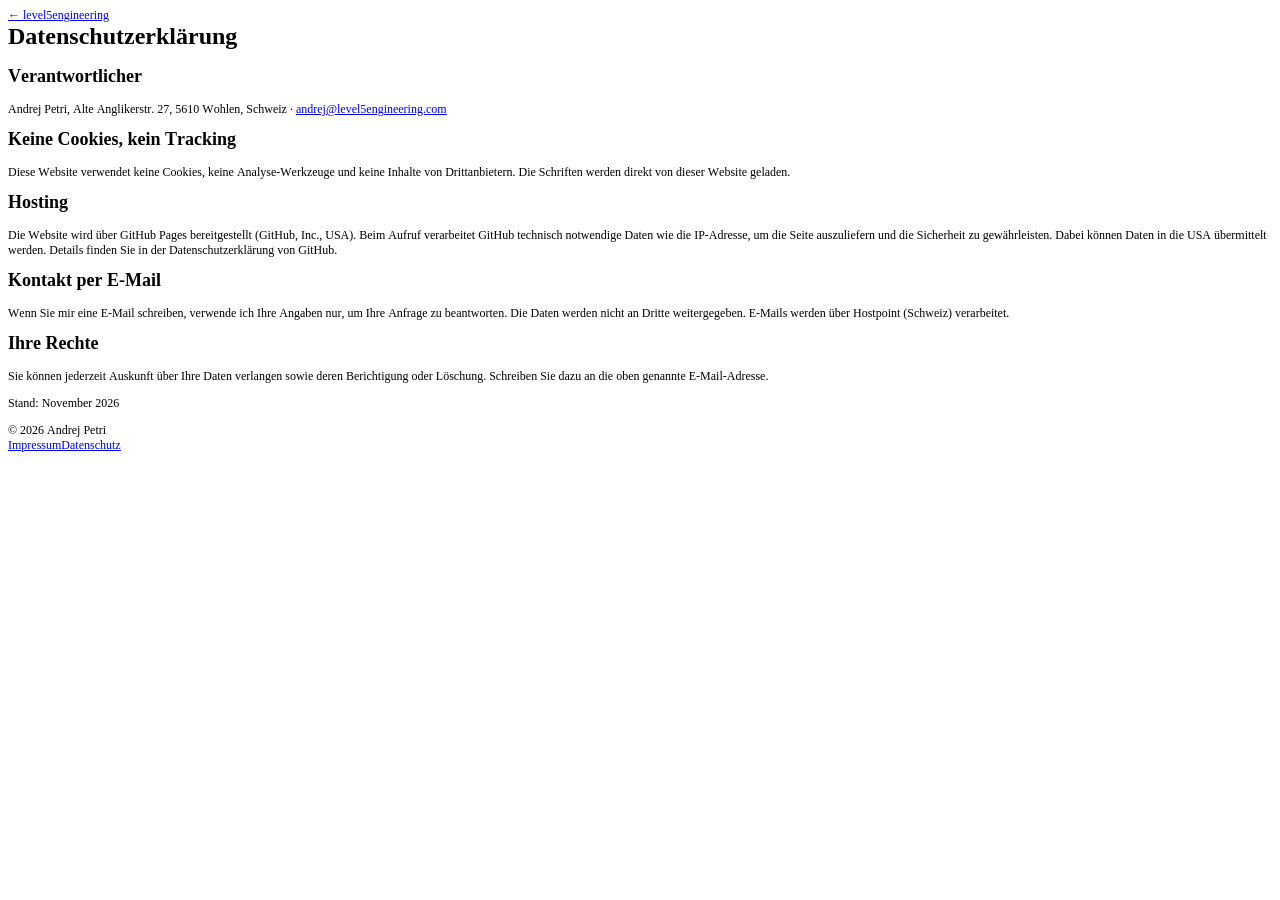
==== datenschutz.html @ b37d1718 "Add files via upload" ====
<!DOCTYPE html PUBLIC "-//W3C//DTD HTML 4.01//EN" "http://www.w3.org/TR/html4/strict.dtd">
<html>
<head>
  <meta http-equiv="Content-Type" content="text/html; charset=utf-8">
  <meta http-equiv="Content-Style-Type" content="text/css">
  <title></title>
  <meta name="Generator" content="Cocoa HTML Writer">
  <meta name="CocoaVersion" content="2775.2">
  <style type="text/css">
    p.p1 {margin: 0.0px 0.0px 0.0px 0.0px; font: 12.0px Times; color: #0000e9; -webkit-text-stroke: #0000e9}
    p.p4 {margin: 0.0px 0.0px 12.0px 0.0px; font: 12.0px Times; -webkit-text-stroke: #000000}
    p.p5 {margin: 0.0px 0.0px 0.0px 0.0px; font: 12.0px Times; -webkit-text-stroke: #000000}
    span.s1 {font: 12.0px 'Times New Roman'; text-decoration: underline ; font-kerning: none}
    span.s2 {font: 12.0px Times; text-decoration: underline ; font-kerning: none}
    span.s3 {font-kerning: none}
    span.s4 {font: 12.0px Times; text-decoration: underline ; font-kerning: none; color: #0000e9; -webkit-text-stroke: 0px #0000e9}
    span.s5 {text-decoration: underline ; font-kerning: none}
  </style>
</head>
<body>
<p class="p1"><span class="s1"><a href="file:///Users/andrejpetri/Desktop/level5engineering/level5engineering-website/level5engineering-website/index.html">←<span class="s2"> level5engineering</span></a></span></p>
<h1 style="margin: 0.0px 0.0px 16.1px 0.0px; font: 24.0px Times; -webkit-text-stroke: #000000"><span class="s3"><b>Datenschutzerklärung</b></span></h1>
<h2 style="margin: 0.0px 0.0px 14.9px 0.0px; font: 18.0px Times; -webkit-text-stroke: #000000"><span class="s3"><b>Verantwortlicher</b></span></h2>
<p class="p4"><span class="s3">Andrej Petri, Alte Anglikerstr. 27, 5610 Wohlen, Schweiz · <a href="mailto:andrej@level5engineering.com"><span class="s4">andrej@level5engineering.com</span></a></span></p>
<h2 style="margin: 0.0px 0.0px 14.9px 0.0px; font: 18.0px Times; -webkit-text-stroke: #000000"><span class="s3"><b>Keine Cookies, kein Tracking</b></span></h2>
<p class="p4"><span class="s3">Diese Website verwendet keine Cookies, keine Analyse-Werkzeuge und keine Inhalte von Drittanbietern. Die Schriften werden direkt von dieser Website geladen.</span></p>
<h2 style="margin: 0.0px 0.0px 14.9px 0.0px; font: 18.0px Times; -webkit-text-stroke: #000000"><span class="s3"><b>Hosting</b></span></h2>
<p class="p4"><span class="s3">Die Website wird über GitHub Pages bereitgestellt (GitHub, Inc., USA). Beim Aufruf verarbeitet GitHub technisch notwendige Daten wie die IP-Adresse, um die Seite auszuliefern und die Sicherheit zu gewährleisten. Dabei können Daten in die USA übermittelt werden. Details finden Sie in der Datenschutzerklärung von GitHub.</span></p>
<h2 style="margin: 0.0px 0.0px 14.9px 0.0px; font: 18.0px Times; -webkit-text-stroke: #000000"><span class="s3"><b>Kontakt per E-Mail</b></span></h2>
<p class="p4"><span class="s3">Wenn Sie mir eine E-Mail schreiben, verwende ich Ihre Angaben nur, um Ihre Anfrage zu beantworten. Die Daten werden nicht an Dritte weitergegeben. E-Mails werden über Hostpoint (Schweiz) verarbeitet.</span></p>
<h2 style="margin: 0.0px 0.0px 14.9px 0.0px; font: 18.0px Times; -webkit-text-stroke: #000000"><span class="s3"><b>Ihre Rechte</b></span></h2>
<p class="p4"><span class="s3">Sie können jederzeit Auskunft über Ihre Daten verlangen sowie deren Berichtigung oder Löschung. Schreiben Sie dazu an die oben genannte E-Mail-Adresse.</span></p>
<p class="p4"><span class="s3">Stand: November 2026</span></p>
<p class="p5"><span class="s3">© 2026 Andrej Petri</span></p>
<p class="p1"><span class="s5"><a href="file:///Users/andrejpetri/Desktop/level5engineering/level5engineering-website/level5engineering-website/impressum.html">Impressum</a><a href="file:///Users/andrejpetri/Desktop/level5engineering/level5engineering-website/level5engineering-website/datenschutz.html">Datenschutz</a></span></p>
</body>
</html>
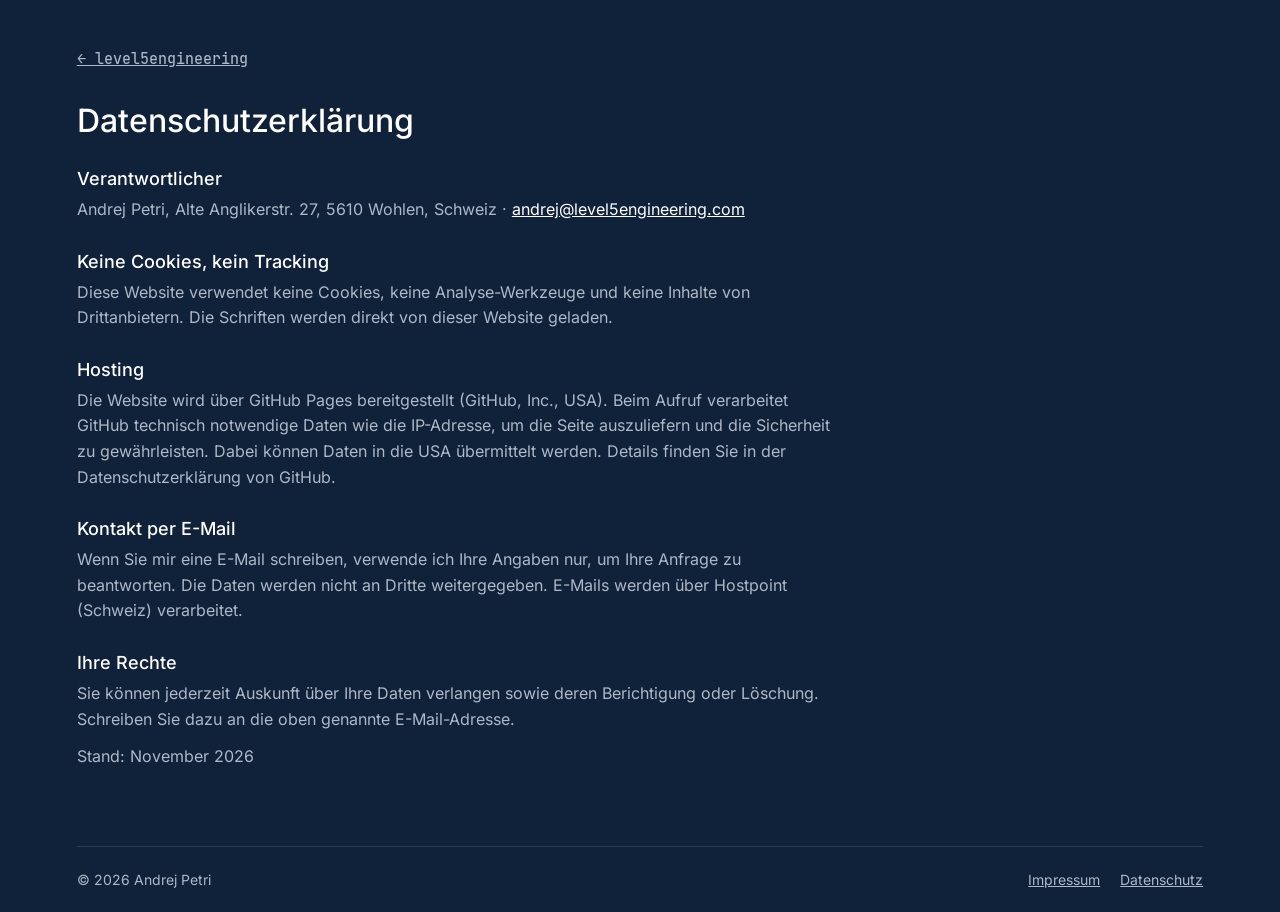
==== commit cbd16f58: "Add files via upload" ====
--- a/datenschutz.html
+++ b/datenschutz.html
@@ -1,37 +1,34 @@
-<!DOCTYPE html PUBLIC "-//W3C//DTD HTML 4.01//EN" "http://www.w3.org/TR/html4/strict.dtd">
-<html>
+<!doctype html>
+<html lang="de">
 <head>
-  <meta http-equiv="Content-Type" content="text/html; charset=utf-8">
-  <meta http-equiv="Content-Style-Type" content="text/css">
-  <title></title>
-  <meta name="Generator" content="Cocoa HTML Writer">
-  <meta name="CocoaVersion" content="2775.2">
-  <style type="text/css">
-    p.p1 {margin: 0.0px 0.0px 0.0px 0.0px; font: 12.0px Times; color: #0000e9; -webkit-text-stroke: #0000e9}
-    p.p4 {margin: 0.0px 0.0px 12.0px 0.0px; font: 12.0px Times; -webkit-text-stroke: #000000}
-    p.p5 {margin: 0.0px 0.0px 0.0px 0.0px; font: 12.0px Times; -webkit-text-stroke: #000000}
-    span.s1 {font: 12.0px 'Times New Roman'; text-decoration: underline ; font-kerning: none}
-    span.s2 {font: 12.0px Times; text-decoration: underline ; font-kerning: none}
-    span.s3 {font-kerning: none}
-    span.s4 {font: 12.0px Times; text-decoration: underline ; font-kerning: none; color: #0000e9; -webkit-text-stroke: 0px #0000e9}
-    span.s5 {text-decoration: underline ; font-kerning: none}
-  </style>
+<meta charset="utf-8">
+<meta name="viewport" content="width=device-width, initial-scale=1">
+<title>Datenschutz – level5engineering</title>
+<meta name="robots" content="noindex">
+<link rel="icon" href="favicon.ico">
+<link rel="stylesheet" href="assets/style.css">
 </head>
 <body>
-<p class="p1"><span class="s1"><a href="file:///Users/andrejpetri/Desktop/level5engineering/level5engineering-website/level5engineering-website/index.html">←<span class="s2"> level5engineering</span></a></span></p>
-<h1 style="margin: 0.0px 0.0px 16.1px 0.0px; font: 24.0px Times; -webkit-text-stroke: #000000"><span class="s3"><b>Datenschutzerklärung</b></span></h1>
-<h2 style="margin: 0.0px 0.0px 14.9px 0.0px; font: 18.0px Times; -webkit-text-stroke: #000000"><span class="s3"><b>Verantwortlicher</b></span></h2>
-<p class="p4"><span class="s3">Andrej Petri, Alte Anglikerstr. 27, 5610 Wohlen, Schweiz · <a href="mailto:andrej@level5engineering.com"><span class="s4">andrej@level5engineering.com</span></a></span></p>
-<h2 style="margin: 0.0px 0.0px 14.9px 0.0px; font: 18.0px Times; -webkit-text-stroke: #000000"><span class="s3"><b>Keine Cookies, kein Tracking</b></span></h2>
-<p class="p4"><span class="s3">Diese Website verwendet keine Cookies, keine Analyse-Werkzeuge und keine Inhalte von Drittanbietern. Die Schriften werden direkt von dieser Website geladen.</span></p>
-<h2 style="margin: 0.0px 0.0px 14.9px 0.0px; font: 18.0px Times; -webkit-text-stroke: #000000"><span class="s3"><b>Hosting</b></span></h2>
-<p class="p4"><span class="s3">Die Website wird über GitHub Pages bereitgestellt (GitHub, Inc., USA). Beim Aufruf verarbeitet GitHub technisch notwendige Daten wie die IP-Adresse, um die Seite auszuliefern und die Sicherheit zu gewährleisten. Dabei können Daten in die USA übermittelt werden. Details finden Sie in der Datenschutzerklärung von GitHub.</span></p>
-<h2 style="margin: 0.0px 0.0px 14.9px 0.0px; font: 18.0px Times; -webkit-text-stroke: #000000"><span class="s3"><b>Kontakt per E-Mail</b></span></h2>
-<p class="p4"><span class="s3">Wenn Sie mir eine E-Mail schreiben, verwende ich Ihre Angaben nur, um Ihre Anfrage zu beantworten. Die Daten werden nicht an Dritte weitergegeben. E-Mails werden über Hostpoint (Schweiz) verarbeitet.</span></p>
-<h2 style="margin: 0.0px 0.0px 14.9px 0.0px; font: 18.0px Times; -webkit-text-stroke: #000000"><span class="s3"><b>Ihre Rechte</b></span></h2>
-<p class="p4"><span class="s3">Sie können jederzeit Auskunft über Ihre Daten verlangen sowie deren Berichtigung oder Löschung. Schreiben Sie dazu an die oben genannte E-Mail-Adresse.</span></p>
-<p class="p4"><span class="s3">Stand: November 2026</span></p>
-<p class="p5"><span class="s3">© 2026 Andrej Petri</span></p>
-<p class="p1"><span class="s5"><a href="file:///Users/andrejpetri/Desktop/level5engineering/level5engineering-website/level5engineering-website/impressum.html">Impressum</a><a href="file:///Users/andrejpetri/Desktop/level5engineering/level5engineering-website/level5engineering-website/datenschutz.html">Datenschutz</a></span></p>
+<div class="page">
+<div class="legal">
+<a class="back" href="index.html">← level5engineering</a>
+<h1>Datenschutzerklärung</h1>
+<h2>Verantwortlicher</h2>
+<p>Andrej Petri, Alte Anglikerstr. 27, 5610 Wohlen, Schweiz · <a href="mailto:andrej@level5engineering.com">andrej@level5engineering.com</a></p>
+<h2>Keine Cookies, kein Tracking</h2>
+<p>Diese Website verwendet keine Cookies, keine Analyse-Werkzeuge und keine Inhalte von Drittanbietern. Die Schriften werden direkt von dieser Website geladen.</p>
+<h2>Hosting</h2>
+<p>Die Website wird über GitHub Pages bereitgestellt (GitHub, Inc., USA). Beim Aufruf verarbeitet GitHub technisch notwendige Daten wie die IP-Adresse, um die Seite auszuliefern und die Sicherheit zu gewährleisten. Dabei können Daten in die USA übermittelt werden. Details finden Sie in der Datenschutzerklärung von GitHub.</p>
+<h2>Kontakt per E-Mail</h2>
+<p>Wenn Sie mir eine E-Mail schreiben, verwende ich Ihre Angaben nur, um Ihre Anfrage zu beantworten. Die Daten werden nicht an Dritte weitergegeben. E-Mails werden über Hostpoint (Schweiz) verarbeitet.</p>
+<h2>Ihre Rechte</h2>
+<p>Sie können jederzeit Auskunft über Ihre Daten verlangen sowie deren Berichtigung oder Löschung. Schreiben Sie dazu an die oben genannte E-Mail-Adresse.</p>
+<p>Stand: November 2026</p>
+</div>
+<footer>
+<span>© 2026 Andrej Petri</span>
+<nav><a href="impressum.html">Impressum</a><a href="datenschutz.html">Datenschutz</a></nav>
+</footer>
+</div>
 </body>
 </html>
--- a/assets/style.css
+++ b/assets/style.css
@@ -0,0 +1,26 @@
+@font-face{font-family:"JetBrains Mono";src:url("fonts/JetBrainsMono-Medium.woff2") format("woff2");font-weight:500;font-display:swap}
+@font-face{font-family:"Inter";src:url("fonts/Inter-Regular.woff2") format("woff2");font-weight:400;font-display:swap}
+@font-face{font-family:"Inter";src:url("fonts/Inter-Medium.woff2") format("woff2");font-weight:500;font-display:swap}
+:root{--navy:#10213A;--orange:#E8622C;--soft:#AEB8C6;--white:#FFFFFF;--grey:#5A6678}
+*{box-sizing:border-box}
+html,body{margin:0;background:var(--navy);color:var(--white);font-family:"Inter",system-ui,sans-serif}
+a{color:var(--white)}
+a:hover{color:var(--orange)}
+.page{min-height:100vh;display:flex;flex-direction:column;padding:0 6vw}
+.brand{display:flex;flex-direction:column;align-items:flex-end;text-align:right;gap:14px;padding:48px 0 0;margin-left:auto}
+main{flex:1;display:flex;flex-direction:column;justify-content:center;gap:20px;max-width:880px;padding:64px 0}
+.logo{width:min(440px,100%);height:auto}
+.claim{margin:0;font-weight:500;font-size:clamp(17px,1.8vw,22px);letter-spacing:-0.01em;line-height:1.3;text-wrap:balance}
+.sub{margin:0;font-family:"JetBrains Mono",monospace;font-weight:500;font-size:clamp(14px,1.6vw,18px);color:var(--soft)}
+.lead{color:var(--white);font-weight:500;font-size:clamp(22px,2.6vw,30px);display:inline-block;margin-bottom:8px;line-height:1.3}
+.text{margin:0;font-size:18px;line-height:1.6;color:var(--soft);max-width:640px}
+.contact{display:inline-block;margin-top:8px;font-family:"JetBrains Mono",monospace;font-weight:500;font-size:18px;color:var(--white);text-decoration:none;border-bottom:2px solid var(--orange);padding-bottom:4px;align-self:flex-start}
+.contact:hover{color:var(--orange)}
+footer{display:flex;flex-wrap:wrap;gap:20px;justify-content:space-between;padding:24px 0;border-top:1px solid rgba(255,255,255,0.12);font-size:14px;color:var(--soft)}
+footer nav{display:flex;gap:20px}
+footer a{color:var(--soft)}
+.legal{max-width:760px;padding:48px 0 64px}
+.legal h1{font-size:32px;font-weight:500;margin:32px 0 24px}
+.legal h2{font-size:18px;font-weight:500;margin:28px 0 8px;color:var(--white)}
+.legal p{font-size:16px;line-height:1.6;color:var(--soft);margin:0 0 12px}
+.back{font-family:"JetBrains Mono",monospace;font-size:15px;color:var(--soft)}
